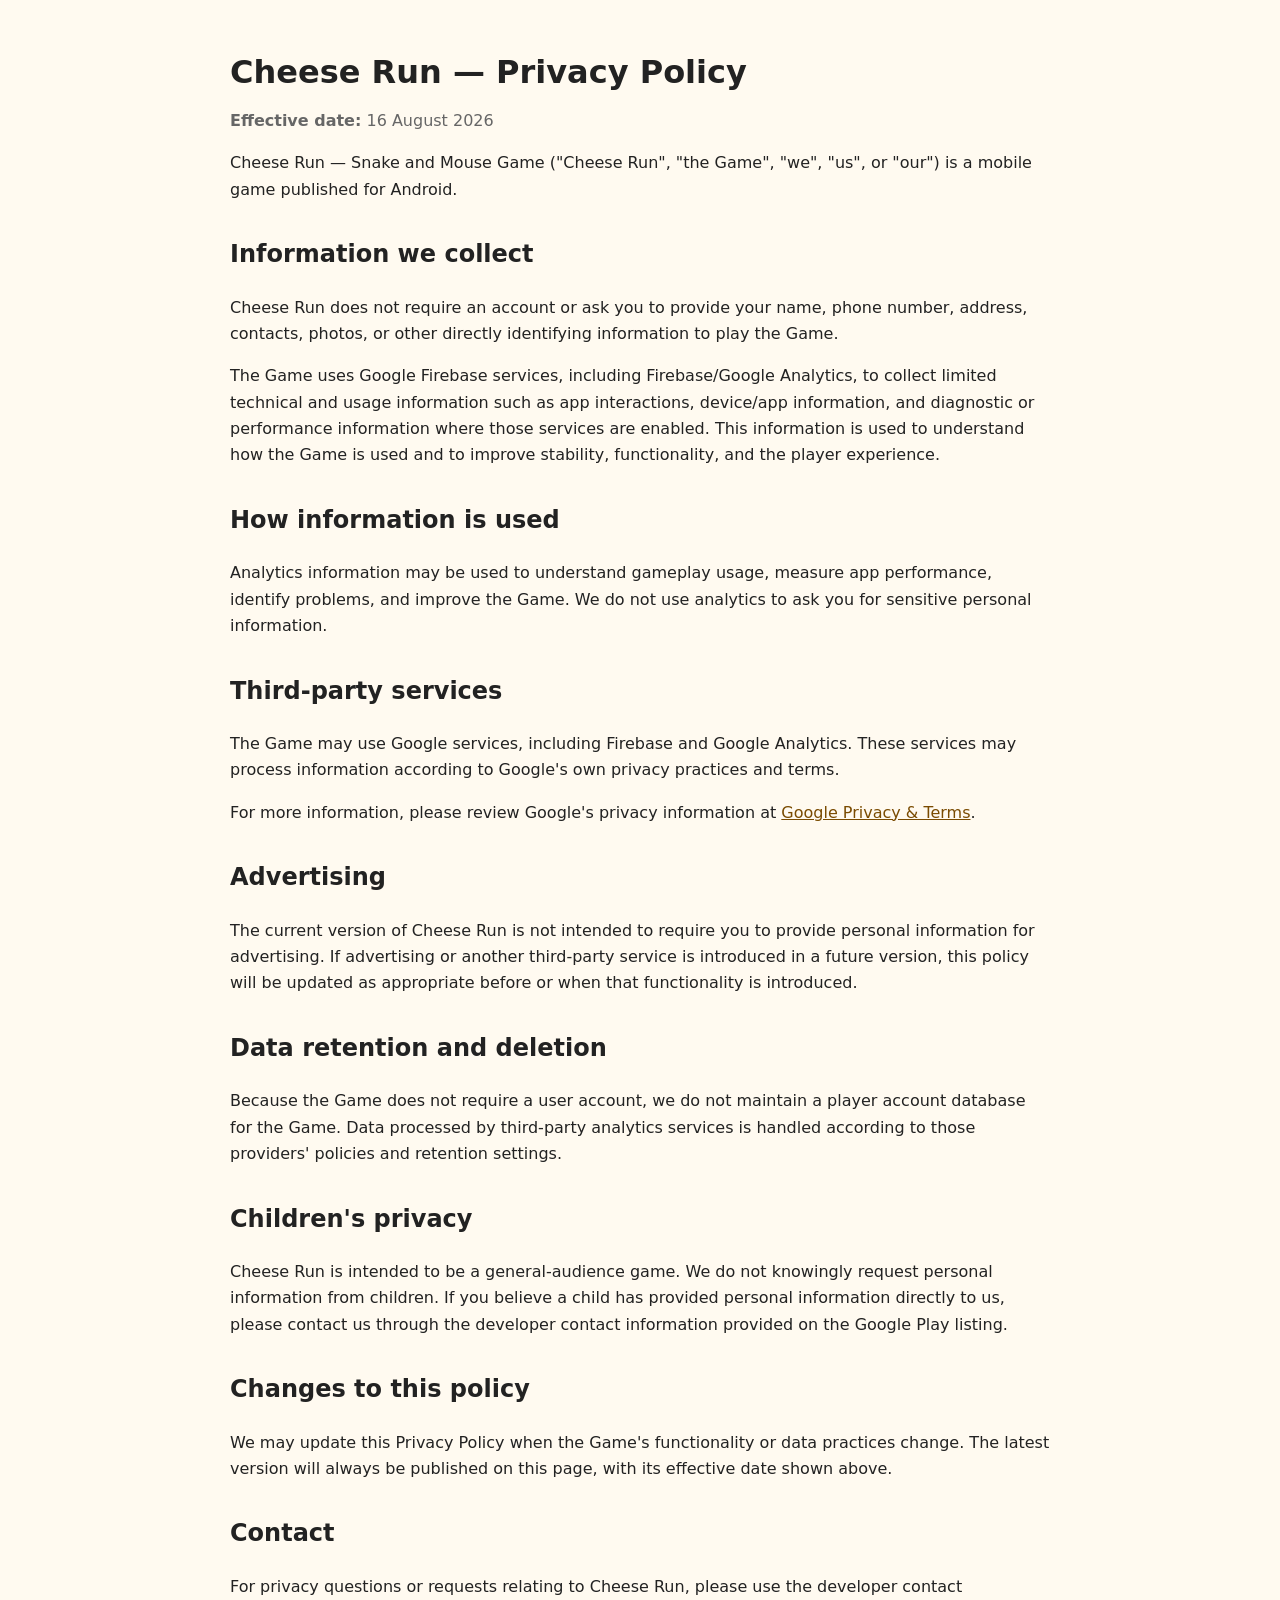
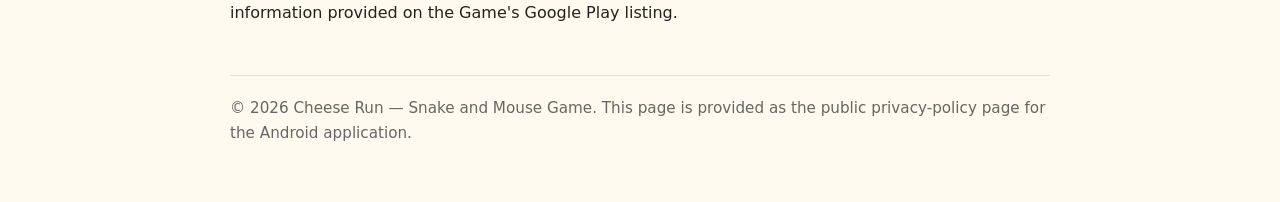
==== index.html @ ace87621 "docs: add Cheese Run privacy policy page" ====
<!doctype html>
<html lang="en">
<head>
  <meta charset="utf-8">
  <meta name="viewport" content="width=device-width, initial-scale=1">
  <title>Cheese Run — Privacy Policy</title>
  <meta name="description" content="Privacy Policy for Cheese Run — Snake and Mouse Game.">
  <style>
    :root { color-scheme: light; }
    body { margin: 0; font-family: system-ui, -apple-system, BlinkMacSystemFont, "Segoe UI", sans-serif; line-height: 1.65; color: #222; background: #fffaf0; }
    main { max-width: 820px; margin: 0 auto; padding: 32px 20px 56px; }
    h1 { line-height: 1.2; margin-bottom: 8px; }
    h2 { margin-top: 32px; }
    .updated { color: #666; }
    a { color: #7a4b00; }
    footer { margin-top: 48px; padding-top: 20px; border-top: 1px solid #ddd; color: #666; font-size: .95rem; }
  </style>
</head>
<body>
<main>
  <h1>Cheese Run — Privacy Policy</h1>
  <p class="updated"><strong>Effective date:</strong> 16 August 2026</p>

  <p>Cheese Run — Snake and Mouse Game ("Cheese Run", "the Game", "we", "us", or "our") is a mobile game published for Android.</p>

  <h2>Information we collect</h2>
  <p>Cheese Run does not require an account or ask you to provide your name, phone number, address, contacts, photos, or other directly identifying information to play the Game.</p>
  <p>The Game uses Google Firebase services, including Firebase/Google Analytics, to collect limited technical and usage information such as app interactions, device/app information, and diagnostic or performance information where those services are enabled. This information is used to understand how the Game is used and to improve stability, functionality, and the player experience.</p>

  <h2>How information is used</h2>
  <p>Analytics information may be used to understand gameplay usage, measure app performance, identify problems, and improve the Game. We do not use analytics to ask you for sensitive personal information.</p>

  <h2>Third-party services</h2>
  <p>The Game may use Google services, including Firebase and Google Analytics. These services may process information according to Google's own privacy practices and terms.</p>
  <p>For more information, please review Google's privacy information at <a href="https://policies.google.com/privacy">Google Privacy &amp; Terms</a>.</p>

  <h2>Advertising</h2>
  <p>The current version of Cheese Run is not intended to require you to provide personal information for advertising. If advertising or another third-party service is introduced in a future version, this policy will be updated as appropriate before or when that functionality is introduced.</p>

  <h2>Data retention and deletion</h2>
  <p>Because the Game does not require a user account, we do not maintain a player account database for the Game. Data processed by third-party analytics services is handled according to those providers' policies and retention settings.</p>

  <h2>Children's privacy</h2>
  <p>Cheese Run is intended to be a general-audience game. We do not knowingly request personal information from children. If you believe a child has provided personal information directly to us, please contact us through the developer contact information provided on the Google Play listing.</p>

  <h2>Changes to this policy</h2>
  <p>We may update this Privacy Policy when the Game's functionality or data practices change. The latest version will always be published on this page, with its effective date shown above.</p>

  <h2>Contact</h2>
  <p>For privacy questions or requests relating to Cheese Run, please use the developer contact information provided on the Game's Google Play listing.</p>

  <footer>© 2026 Cheese Run — Snake and Mouse Game. This page is provided as the public privacy-policy page for the Android application.</footer>
</main>
</body>
</html>
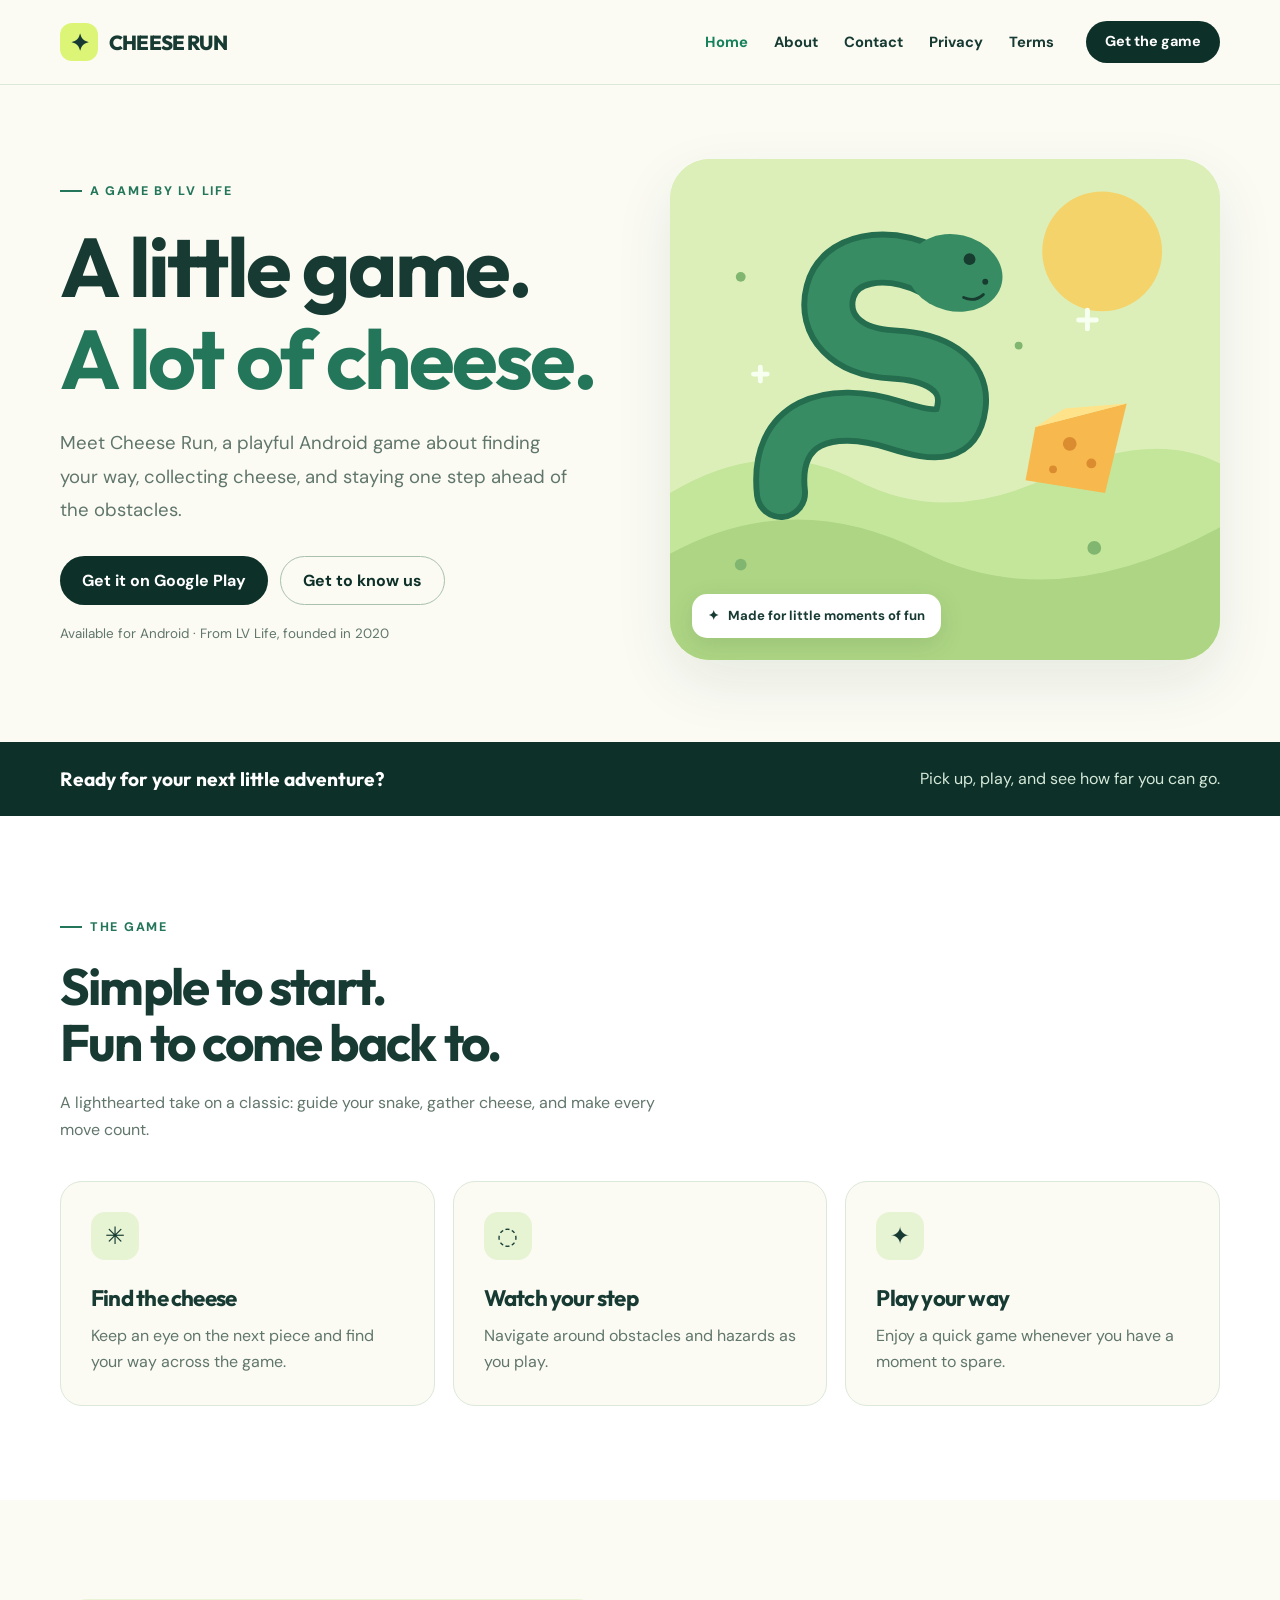
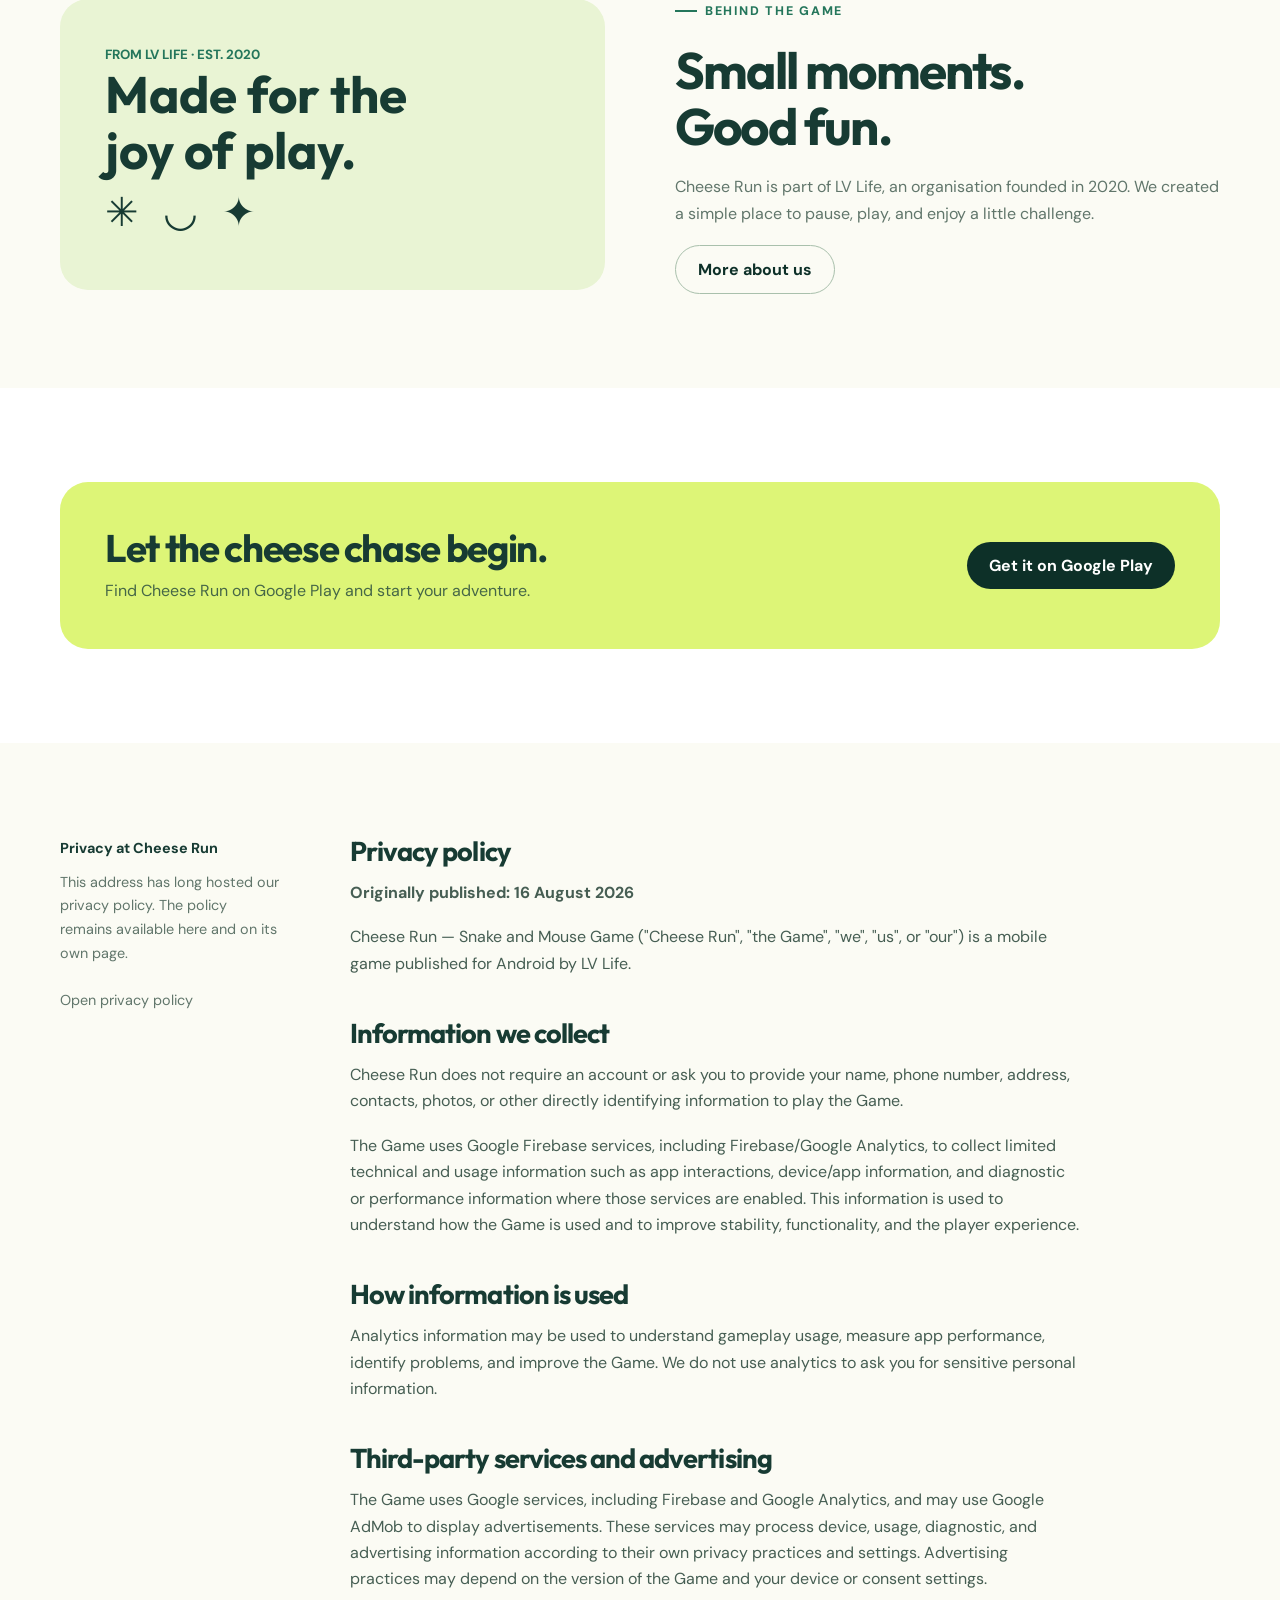
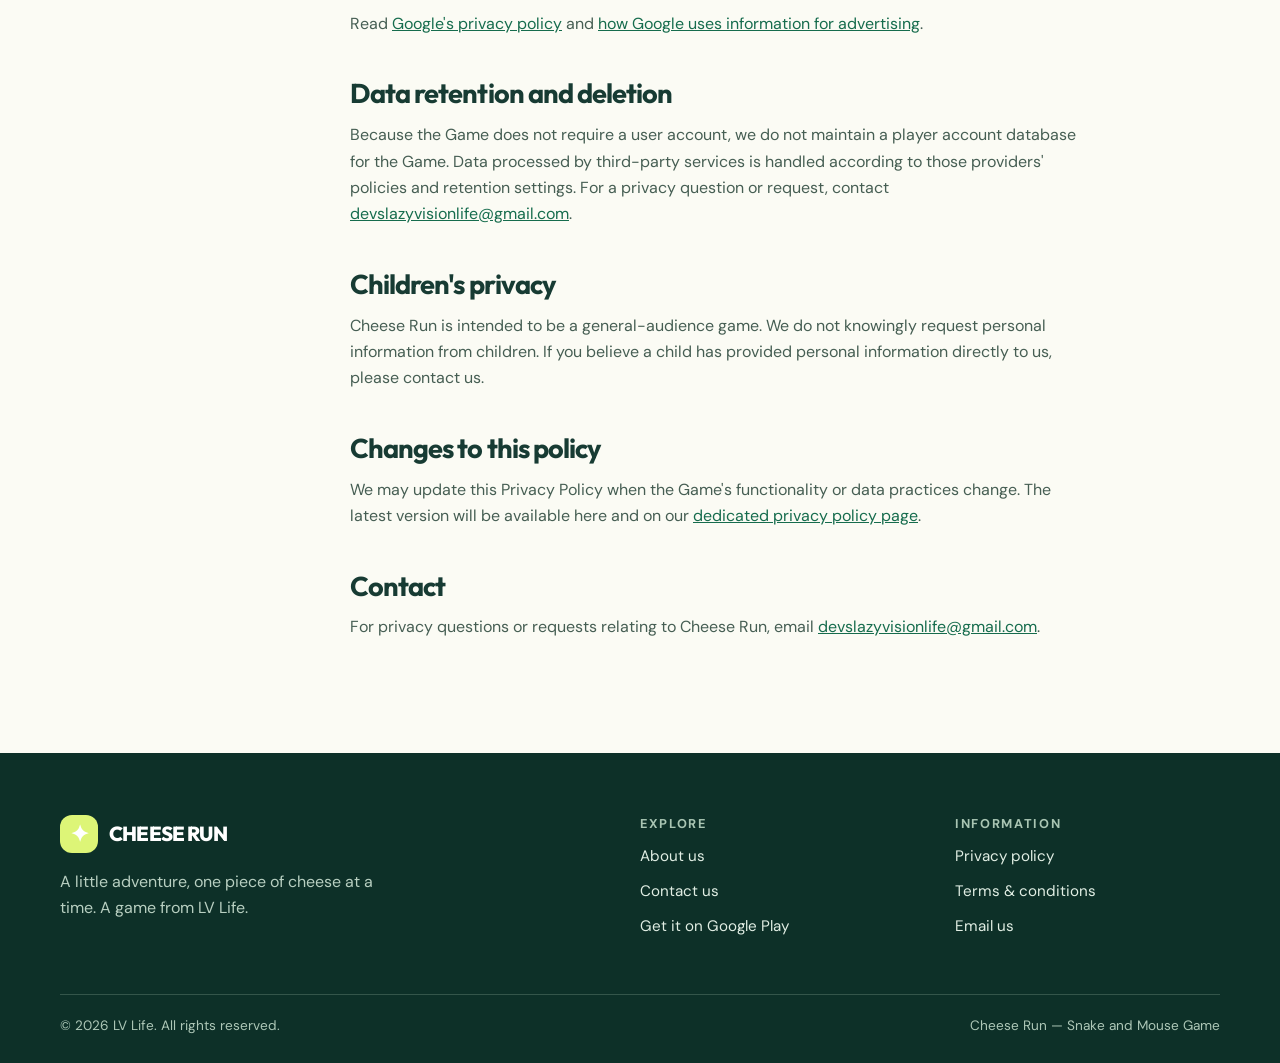
==== commit 62149765: "Redesign Cheese Run website with dedicated information pages" ====
--- a/index.html
+++ b/index.html
@@ -1,55 +1,15 @@
 <!doctype html>
-<html lang="en">
-<head>
-  <meta charset="utf-8">
-  <meta name="viewport" content="width=device-width, initial-scale=1">
-  <title>Cheese Run — Privacy Policy</title>
-  <meta name="description" content="Privacy Policy for Cheese Run — Snake and Mouse Game.">
-  <style>
-    :root { color-scheme: light; }
-    body { margin: 0; font-family: system-ui, -apple-system, BlinkMacSystemFont, "Segoe UI", sans-serif; line-height: 1.65; color: #222; background: #fffaf0; }
-    main { max-width: 820px; margin: 0 auto; padding: 32px 20px 56px; }
-    h1 { line-height: 1.2; margin-bottom: 8px; }
-    h2 { margin-top: 32px; }
-    .updated { color: #666; }
-    a { color: #7a4b00; }
-    footer { margin-top: 48px; padding-top: 20px; border-top: 1px solid #ddd; color: #666; font-size: .95rem; }
-  </style>
-</head>
-<body>
-<main>
-  <h1>Cheese Run — Privacy Policy</h1>
-  <p class="updated"><strong>Effective date:</strong> 16 August 2026</p>
-
-  <p>Cheese Run — Snake and Mouse Game ("Cheese Run", "the Game", "we", "us", or "our") is a mobile game published for Android.</p>
-
-  <h2>Information we collect</h2>
-  <p>Cheese Run does not require an account or ask you to provide your name, phone number, address, contacts, photos, or other directly identifying information to play the Game.</p>
-  <p>The Game uses Google Firebase services, including Firebase/Google Analytics, to collect limited technical and usage information such as app interactions, device/app information, and diagnostic or performance information where those services are enabled. This information is used to understand how the Game is used and to improve stability, functionality, and the player experience.</p>
-
-  <h2>How information is used</h2>
-  <p>Analytics information may be used to understand gameplay usage, measure app performance, identify problems, and improve the Game. We do not use analytics to ask you for sensitive personal information.</p>
-
-  <h2>Third-party services</h2>
-  <p>The Game may use Google services, including Firebase and Google Analytics. These services may process information according to Google's own privacy practices and terms.</p>
-  <p>For more information, please review Google's privacy information at <a href="https://policies.google.com/privacy">Google Privacy &amp; Terms</a>.</p>
-
-  <h2>Advertising</h2>
-  <p>The current version of Cheese Run is not intended to require you to provide personal information for advertising. If advertising or another third-party service is introduced in a future version, this policy will be updated as appropriate before or when that functionality is introduced.</p>
-
-  <h2>Data retention and deletion</h2>
-  <p>Because the Game does not require a user account, we do not maintain a player account database for the Game. Data processed by third-party analytics services is handled according to those providers' policies and retention settings.</p>
-
-  <h2>Children's privacy</h2>
-  <p>Cheese Run is intended to be a general-audience game. We do not knowingly request personal information from children. If you believe a child has provided personal information directly to us, please contact us through the developer contact information provided on the Google Play listing.</p>
-
-  <h2>Changes to this policy</h2>
-  <p>We may update this Privacy Policy when the Game's functionality or data practices change. The latest version will always be published on this page, with its effective date shown above.</p>
-
-  <h2>Contact</h2>
-  <p>For privacy questions or requests relating to Cheese Run, please use the developer contact information provided on the Game's Google Play listing.</p>
-
-  <footer>© 2026 Cheese Run — Snake and Mouse Game. This page is provided as the public privacy-policy page for the Android application.</footer>
-</main>
-</body>
-</html>
+<html lang="en"><head><meta charset="utf-8"><meta name="viewport" content="width=device-width, initial-scale=1"><title>A little game. A lot of cheese. | Cheese Run</title><meta name="description" content="Discover Cheese Run, a playful Android game by LV Life."><meta name="theme-color" content="#0d3028"><link rel="stylesheet" href="styles.css"><script>document.documentElement.classList.add('js')</script><script src="site.js" defer></script></head>
+<body><a class="skip" href="#main">Skip to content</a><header class="site-header"><div class="wrap header-inner"><a class="brand" href="index.html"><span class="brand-mark" aria-hidden="true">✦</span> CHEESE RUN</a><button class="menu-toggle" type="button" aria-controls="main-nav" aria-expanded="false">Menu</button><nav class="nav" id="main-nav" aria-label="Main navigation"><a href="index.html" aria-current="page">Home</a><a href="about.html">About</a><a href="contact.html">Contact</a><a href="privacy.html">Privacy</a><a href="terms.html">Terms</a></nav><a class="button small" href="https://play.google.com/store/apps/details?id=com.cheeserun.snakeandmouse">Get the game</a></div></header><main id="main"><section class="hero"><div class="wrap hero-grid"><div><span class="eyebrow">A game by LV Life</span><h1>A little game.<br><em>A lot of cheese.</em></h1><p class="lead">Meet Cheese Run, a playful Android game about finding your way, collecting cheese, and staying one step ahead of the obstacles.</p><div class="actions"><a class="button" href="https://play.google.com/store/apps/details?id=com.cheeserun.snakeandmouse">Get it on Google Play</a><a class="button outline" href="about.html">Get to know us</a></div><p class="micro">Available for Android · From LV Life, founded in 2020</p></div><div class="art" role="img" aria-label="Illustration of a winding green snake collecting a piece of cheese"><svg viewBox="0 0 560 510" xmlns="http://www.w3.org/2000/svg"><rect width="560" height="510" fill="#dcefb8"/><circle cx="440" cy="94" r="61" fill="#f5d36b"/><path d="M0 340 Q100 280 190 327 T385 324 T560 310 V510 H0Z" fill="#c4e69a"/><path d="M0 402 Q125 333 258 400 T560 375 V510 H0Z" fill="#add584"/><path d="M113 340c-8-72 48-91 117-69 44 14 63 12 67-20 4-33-28-50-70-52-48-2-73-30-64-64 9-35 56-43 101-22" fill="none" stroke="#246d4e" stroke-width="55" stroke-linecap="round"/><path d="M113 340c-8-72 48-91 117-69 44 14 63 12 67-20 4-33-28-50-70-52-48-2-73-30-64-64 9-35 56-43 101-22" fill="none" stroke="#388c63" stroke-width="43" stroke-linecap="round"/><ellipse cx="290" cy="116" rx="49" ry="39" fill="#388c63" transform="rotate(13 290 116)"/><circle cx="305" cy="102" r="6" fill="#163d30"/><circle cx="321" cy="125" r="3" fill="#163d30"/><path d="M319 138q-9 8-20 3" fill="none" stroke="#163d30" stroke-width="3" stroke-linecap="round"/><path d="M372 273l93-24-22 91-81-13z" fill="#f7b94d"/><path d="M372 273l30-19 63-5-93 24z" fill="#ffe38a"/><circle cx="407" cy="290" r="7" fill="#dc8c30"/><circle cx="429" cy="310" r="5" fill="#dc8c30"/><circle cx="390" cy="316" r="4" fill="#dc8c30"/><g fill="#80b66f"><circle cx="72" cy="120" r="5"/><circle cx="432" cy="396" r="7"/><circle cx="355" cy="190" r="4"/><circle cx="72" cy="413" r="6"/></g><g stroke="#f7fff0" stroke-width="5" stroke-linecap="round"><path d="M425 154v19m-9-9h18"/><path d="M92 212v14m-7-7h14"/></g></svg><div class="art-label">✦ &nbsp; Made for little moments of fun</div></div></div></section>
+<div class="band"><div class="wrap band-inner"><strong>Ready for your next little adventure?</strong><p>Pick up, play, and see how far you can go.</p></div></div>
+<section class="section white"><div class="wrap"><div class="section-head"><span class="eyebrow">The game</span><h2>Simple to start.<br>Fun to come back to.</h2><p>A lighthearted take on a classic: guide your snake, gather cheese, and make every move count.</p></div><div class="cards"><article class="card"><div class="icon" aria-hidden="true">✳</div><h3>Find the cheese</h3><p>Keep an eye on the next piece and find your way across the game.</p></article><article class="card"><div class="icon" aria-hidden="true">◌</div><h3>Watch your step</h3><p>Navigate around obstacles and hazards as you play.</p></article><article class="card"><div class="icon" aria-hidden="true">✦</div><h3>Play your way</h3><p>Enjoy a quick game whenever you have a moment to spare.</p></article></div></div></section>
+<section class="section"><div class="wrap split"><div class="note-art"><small>FROM LV LIFE · EST. 2020</small><strong>Made for the joy of play.</strong><span aria-hidden="true" style="font-size:2.5rem">✳ &nbsp; ◡ &nbsp; ✦</span></div><div class="split-copy"><span class="eyebrow">Behind the game</span><h2>Small moments.<br>Good fun.</h2><p>Cheese Run is part of LV Life, an organisation founded in 2020. We created a simple place to pause, play, and enjoy a little challenge.</p><a class="button outline" href="about.html">More about us</a></div></div></section>
+<section class="section white"><div class="wrap"><div class="cta"><div><h2>Let the cheese chase begin.</h2><p>Find Cheese Run on Google Play and start your adventure.</p></div><a class="button" href="https://play.google.com/store/apps/details?id=com.cheeserun.snakeandmouse">Get it on Google Play</a></div></div></section>
+<section class="section" id="privacy-policy"><div class="wrap prose-layout"><aside class="aside"><strong>Privacy at Cheese Run</strong><p>This address has long hosted our privacy policy. The policy remains available here and on its own page.</p><a href="privacy.html">Open privacy policy</a></aside><article class="prose"><h2 id="privacy-intro">Privacy policy</h2><p><strong>Originally published: 16 August 2026</strong></p><p>Cheese Run — Snake and Mouse Game ("Cheese Run", "the Game", "we", "us", or "our") is a mobile game published for Android by LV Life.</p>
+<h2 id="information">Information we collect</h2><p>Cheese Run does not require an account or ask you to provide your name, phone number, address, contacts, photos, or other directly identifying information to play the Game.</p><p>The Game uses Google Firebase services, including Firebase/Google Analytics, to collect limited technical and usage information such as app interactions, device/app information, and diagnostic or performance information where those services are enabled. This information is used to understand how the Game is used and to improve stability, functionality, and the player experience.</p>
+<h2 id="use">How information is used</h2><p>Analytics information may be used to understand gameplay usage, measure app performance, identify problems, and improve the Game. We do not use analytics to ask you for sensitive personal information.</p>
+<h2 id="services">Third-party services and advertising</h2><p>The Game uses Google services, including Firebase and Google Analytics, and may use Google AdMob to display advertisements. These services may process device, usage, diagnostic, and advertising information according to their own privacy practices and settings. Advertising practices may depend on the version of the Game and your device or consent settings.</p><p>Read <a href="https://policies.google.com/privacy">Google's privacy policy</a> and <a href="https://policies.google.com/technologies/ads">how Google uses information for advertising</a>.</p>
+<h2 id="retention">Data retention and deletion</h2><p>Because the Game does not require a user account, we do not maintain a player account database for the Game. Data processed by third-party services is handled according to those providers' policies and retention settings. For a privacy question or request, contact <a href="mailto:devslazyvisionlife@gmail.com">devslazyvisionlife@gmail.com</a>.</p>
+<h2 id="children">Children's privacy</h2><p>Cheese Run is intended to be a general-audience game. We do not knowingly request personal information from children. If you believe a child has provided personal information directly to us, please contact us.</p>
+<h2 id="changes">Changes to this policy</h2><p>We may update this Privacy Policy when the Game's functionality or data practices change. The latest version will be available here and on our <a href="privacy.html">dedicated privacy policy page</a>.</p>
+<h2 id="privacy-contact">Contact</h2><p>For privacy questions or requests relating to Cheese Run, email <a href="mailto:devslazyvisionlife@gmail.com">devslazyvisionlife@gmail.com</a>.</p></article></div></section></main><footer class="footer"><div class="wrap"><div class="footer-grid"><div><a class="brand" href="index.html"><span class="brand-mark" aria-hidden="true">✦</span> CHEESE RUN</a><p>A little adventure, one piece of cheese at a time. A game from LV Life.</p></div><div class="footer-links"><h3>Explore</h3><a href="about.html">About us</a><a href="contact.html">Contact us</a><a href="https://play.google.com/store/apps/details?id=com.cheeserun.snakeandmouse">Get it on Google Play</a></div><div class="footer-links"><h3>Information</h3><a href="privacy.html">Privacy policy</a><a href="terms.html">Terms &amp; conditions</a><a href="mailto:devslazyvisionlife@gmail.com">Email us</a></div></div><div class="footer-bottom"><span>© 2026 LV Life. All rights reserved.</span><span>Cheese Run — Snake and Mouse Game</span></div></div></footer></body></html>
--- a/styles.css
+++ b/styles.css
@@ -0,0 +1,6 @@
+@import url('https://fonts.googleapis.com/css2?family=DM+Sans:wght@400;500;600;700&family=Outfit:wght@500;600;700;800&display=swap');
+:root{--ink:#173b33;--deep:#0d3028;--green:#24765b;--lime:#ddf577;--cream:#fbfbf4;--muted:#61766b;--line:#dce8d9;--orange:#f5ad45;--white:#fff;--shadow:0 22px 60px rgba(22,61,45,.09)}
+*{box-sizing:border-box}html{scroll-behavior:smooth}body{margin:0;color:var(--ink);background:var(--cream);font:16px/1.65 'DM Sans',sans-serif}a{color:inherit}img,svg{max-width:100%;display:block}h1,h2,h3{font-family:Outfit,sans-serif;line-height:1.1;letter-spacing:-.035em}h1{font-size:clamp(3rem,6.5vw,5.8rem);margin:0}h2{font-size:clamp(2.2rem,4vw,3.5rem);margin:0 0 20px}h3{font-size:1.4rem;margin:0 0 12px}p{margin:0 0 18px}.wrap{width:min(1160px,calc(100% - 48px));margin:auto}.skip{position:absolute;left:-9999px}.skip:focus{left:20px;top:10px;z-index:10;background:#fff;padding:10px}.site-header{background:var(--cream);border-bottom:1px solid var(--line)}.header-inner{min-height:84px;display:flex;align-items:center;gap:32px}.brand{display:flex;align-items:center;gap:11px;text-decoration:none;font:800 1.27rem Outfit,sans-serif;white-space:nowrap;letter-spacing:-.04em}.brand-mark{display:grid;place-items:center;width:38px;height:38px;background:var(--lime);border-radius:12px;font-size:23px}.nav{display:flex;align-items:center;gap:26px;margin-left:auto}.nav a{text-decoration:none;font-size:.92rem;font-weight:700}.nav a:hover,.nav a[aria-current=page]{color:#16825c}.button{display:inline-flex;justify-content:center;align-items:center;gap:9px;border:0;border-radius:999px;background:var(--deep);color:white;text-decoration:none;padding:14px 22px;font-weight:700;line-height:1.2}.button:hover{background:#24674e}.button.light{background:var(--lime);color:var(--deep)}.button.outline{background:transparent;color:var(--deep);border:1px solid #a9c0ac}.button.small{padding:12px 19px;font-size:.9rem}.menu-toggle{display:none}.hero{padding:74px 0 82px;overflow:hidden}.hero-grid{display:grid;grid-template-columns:1fr 1fr;gap:60px;align-items:center}.eyebrow{display:inline-flex;align-items:center;gap:8px;font-size:.78rem;text-transform:uppercase;letter-spacing:.14em;font-weight:800;color:var(--green);margin-bottom:20px}.eyebrow:before{content:'';width:22px;height:2px;background:var(--green)}.hero h1 em{font-style:normal;color:var(--green)}.lead{font-size:1.16rem;line-height:1.8;color:var(--muted);max-width:520px;margin:23px 0 28px}.actions{display:flex;flex-wrap:wrap;gap:12px}.micro{font-size:.84rem;color:var(--muted);margin:18px 0 0}.art{position:relative;border-radius:40px;overflow:hidden;background:#dcefb8;box-shadow:var(--shadow)}.art svg{width:100%}.art-label{position:absolute;bottom:22px;left:22px;background:white;border-radius:15px;padding:11px 16px;box-shadow:0 7px 24px #31502a21;font-size:.82rem;font-weight:700}.band{background:var(--deep);color:white}.band-inner{display:flex;justify-content:space-between;align-items:center;gap:24px;padding:24px 0}.band-inner p{margin:0;color:#d5e9da}.band strong{font:700 1.2rem Outfit,sans-serif}.section{padding:94px 0}.section.white{background:white}.section-head{max-width:620px}.section-head p{color:var(--muted)}.cards{display:grid;grid-template-columns:repeat(3,1fr);gap:18px;margin-top:38px}.card{padding:30px;border:1px solid var(--line);border-radius:22px;background:var(--cream)}.card p{color:var(--muted);margin:0}.icon{width:48px;height:48px;display:grid;place-items:center;background:#e7f4d4;border-radius:14px;margin-bottom:26px;font-size:1.5rem}.split{display:grid;grid-template-columns:1fr 1fr;gap:70px;align-items:center}.split-copy p{color:var(--muted)}.note-art{background:#e9f4d4;border-radius:28px;padding:45px;min-height:280px;display:flex;flex-direction:column;justify-content:space-between}.note-art strong{font:700 clamp(2rem,4vw,3.2rem)/1.1 Outfit,sans-serif;max-width:350px}.note-art small{font-weight:700;color:var(--green)}.cta{background:var(--lime);border-radius:28px;padding:45px;display:flex;align-items:center;justify-content:space-between;gap:30px}.cta h2{font-size:clamp(2rem,3vw,2.8rem);margin:0 0 8px}.cta p{margin:0;color:#466747}.page-hero{padding:70px 0 58px;background:#edf6df;border-bottom:1px solid var(--line)}.page-hero h1{font-size:clamp(3rem,5vw,4.7rem)}.page-hero p{margin:18px 0 0;max-width:660px;color:var(--muted);font-size:1.12rem}.prose-layout{display:grid;grid-template-columns:220px minmax(0,730px);gap:70px;align-items:start}.aside{position:sticky;top:25px;font-size:.9rem;color:var(--muted)}.aside strong{display:block;color:var(--ink);margin-bottom:10px}.aside a{display:block;text-decoration:none;padding:5px 0}.aside a:hover{text-decoration:underline}.prose h2{font-size:1.7rem;margin:42px 0 13px}.prose h2:first-child{margin-top:0}.prose p,.prose li{color:#465e53}.prose a{color:#166c4d}.prose ul{padding-left:22px}.callout{padding:22px 24px;background:#eff7e4;border-left:4px solid #77a454;border-radius:0 14px 14px 0;margin:28px 0}.contact-card{padding:32px;background:white;border:1px solid var(--line);border-radius:22px;box-shadow:var(--shadow)}.contact-card a{overflow-wrap:anywhere;color:var(--green);font-weight:700}.footer{background:var(--deep);color:white;padding:62px 0 25px}.footer-grid{display:grid;grid-template-columns:2fr 1fr 1fr;gap:50px}.footer p{color:#b8cfc1;max-width:350px;margin-top:16px}.footer h3{font:700 .8rem 'DM Sans',sans-serif;letter-spacing:.13em;text-transform:uppercase;color:#a9c5b3}.footer-links a{display:block;color:#e1eee4;text-decoration:none;margin:10px 0;font-size:.95rem}.footer-links a:hover{text-decoration:underline}.footer-bottom{border-top:1px solid #34554a;margin-top:45px;padding-top:20px;color:#adc7b7;font-size:.85rem;display:flex;justify-content:space-between;gap:20px}a:focus-visible,button:focus-visible{outline:3px solid #dd8d23;outline-offset:4px}
+@media(max-width:850px){.header-inner{flex-wrap:wrap;padding:18px 0}.menu-toggle{display:block;margin-left:auto;background:none;border:1px solid var(--line);border-radius:8px;padding:8px 12px;color:var(--ink);font:700 1rem 'DM Sans',sans-serif}.nav{display:none;order:3;width:100%;margin:0;align-items:stretch;flex-direction:column;gap:0}.nav.open{display:flex}.nav a{padding:10px 0}.header-inner>.button{display:none}.hero-grid,.split{grid-template-columns:1fr;gap:35px}.hero{padding:55px 0}.art{max-width:600px}.cards{grid-template-columns:1fr}.prose-layout{grid-template-columns:1fr;gap:30px}.aside{position:static;border-bottom:1px solid var(--line);padding-bottom:20px}.aside a{display:inline-block;margin-right:18px}.section{padding:65px 0}.footer-grid{grid-template-columns:1fr 1fr}.footer-grid>div:first-child{grid-column:1/-1}.cta{align-items:flex-start;flex-direction:column}.band-inner{align-items:flex-start;flex-direction:column;gap:5px}}
+@media(max-width:500px){.wrap{width:min(100% - 32px,1160px)}.footer-grid{grid-template-columns:1fr}.footer-grid>div:first-child{grid-column:auto}.footer-bottom{flex-direction:column}.cta,.note-art{padding:30px}.page-hero{padding:52px 0}}
+@media(max-width:850px){html:not(.js) .menu-toggle{display:none}html:not(.js) .nav{display:flex}}
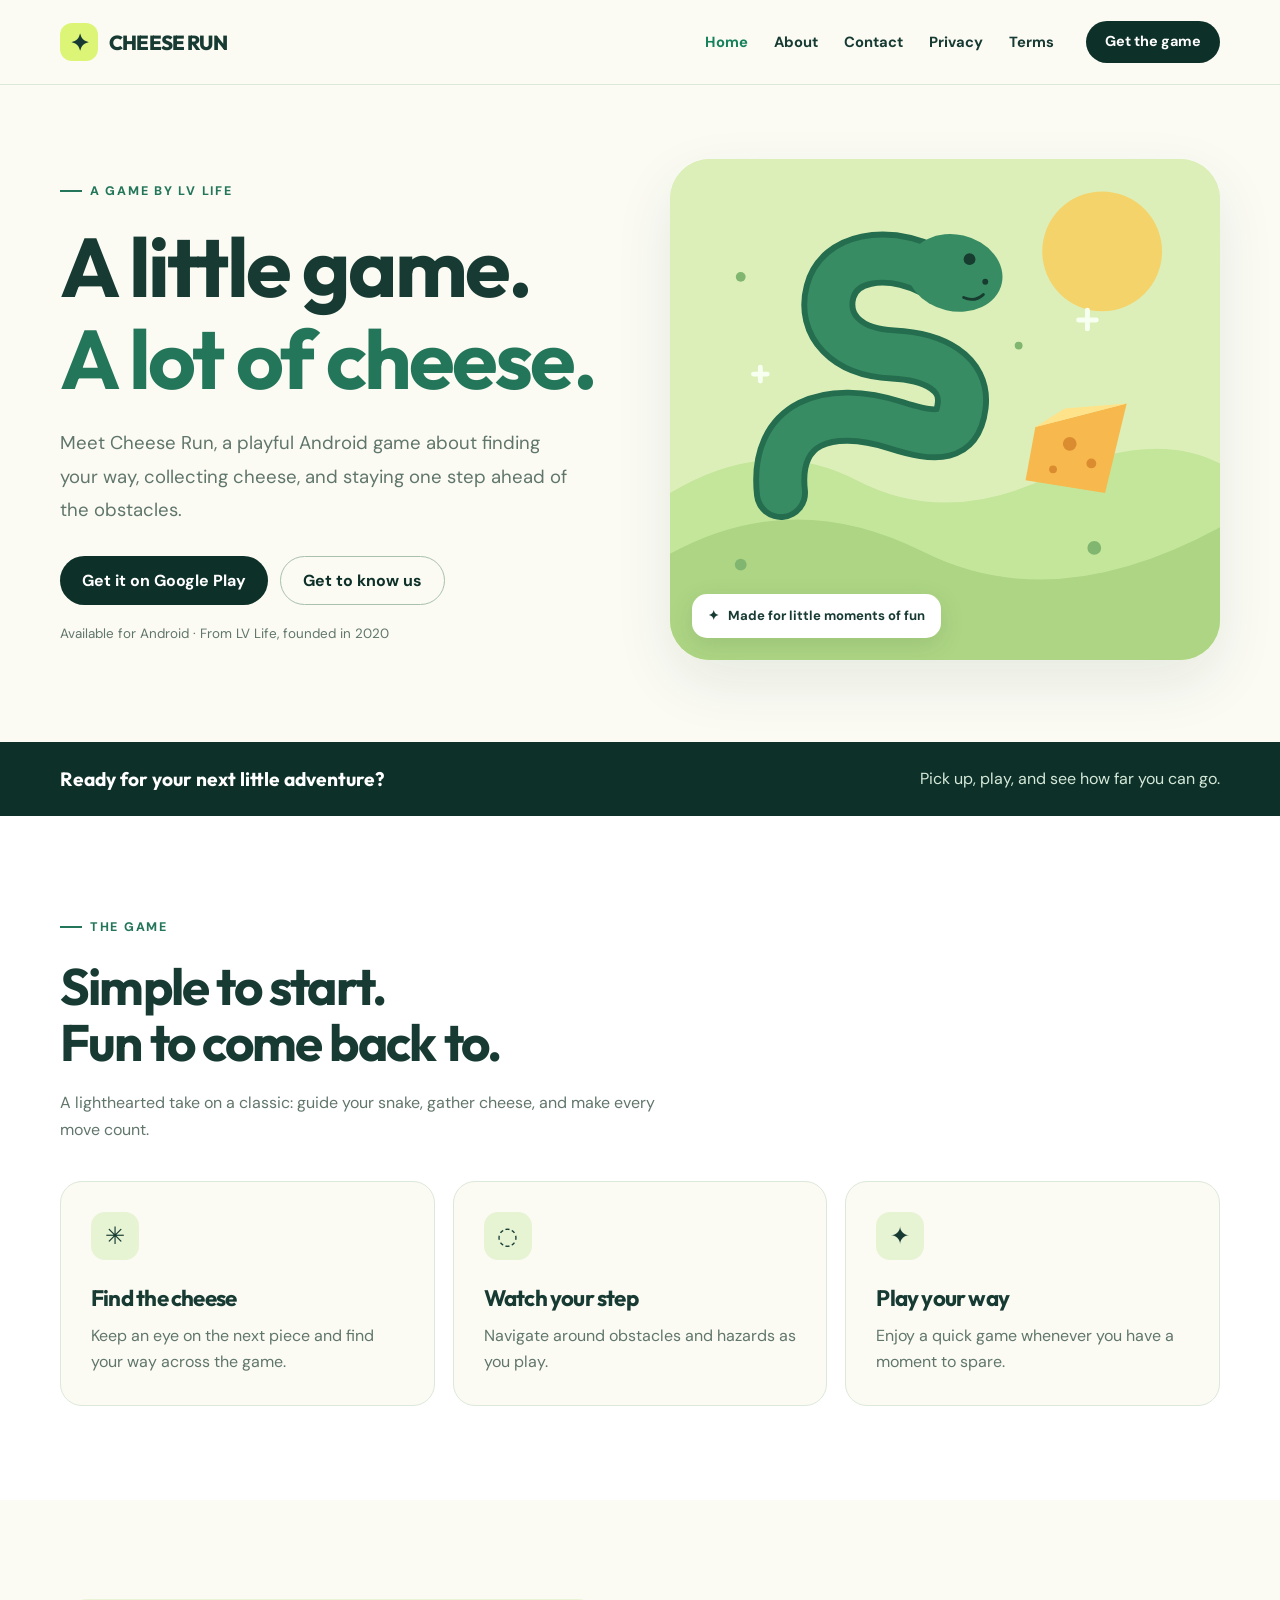
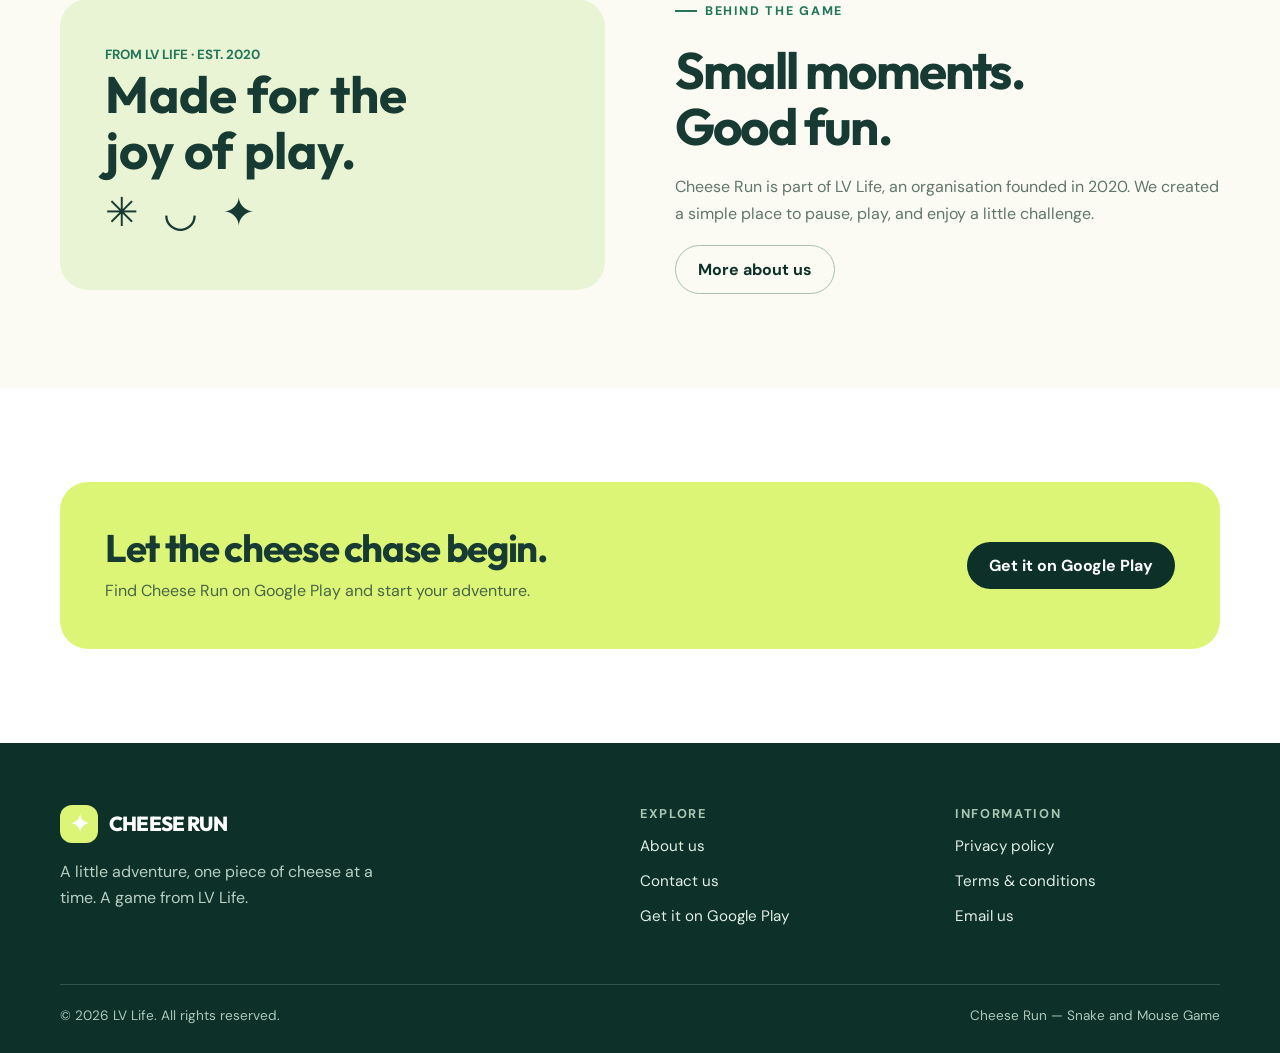
==== commit 9ad21a34: "Keep privacy policy on its dedicated page" ====
--- a/index.html
+++ b/index.html
@@ -5,11 +5,4 @@
 <section class="section white"><div class="wrap"><div class="section-head"><span class="eyebrow">The game</span><h2>Simple to start.<br>Fun to come back to.</h2><p>A lighthearted take on a classic: guide your snake, gather cheese, and make every move count.</p></div><div class="cards"><article class="card"><div class="icon" aria-hidden="true">✳</div><h3>Find the cheese</h3><p>Keep an eye on the next piece and find your way across the game.</p></article><article class="card"><div class="icon" aria-hidden="true">◌</div><h3>Watch your step</h3><p>Navigate around obstacles and hazards as you play.</p></article><article class="card"><div class="icon" aria-hidden="true">✦</div><h3>Play your way</h3><p>Enjoy a quick game whenever you have a moment to spare.</p></article></div></div></section>
 <section class="section"><div class="wrap split"><div class="note-art"><small>FROM LV LIFE · EST. 2020</small><strong>Made for the joy of play.</strong><span aria-hidden="true" style="font-size:2.5rem">✳ &nbsp; ◡ &nbsp; ✦</span></div><div class="split-copy"><span class="eyebrow">Behind the game</span><h2>Small moments.<br>Good fun.</h2><p>Cheese Run is part of LV Life, an organisation founded in 2020. We created a simple place to pause, play, and enjoy a little challenge.</p><a class="button outline" href="about.html">More about us</a></div></div></section>
 <section class="section white"><div class="wrap"><div class="cta"><div><h2>Let the cheese chase begin.</h2><p>Find Cheese Run on Google Play and start your adventure.</p></div><a class="button" href="https://play.google.com/store/apps/details?id=com.cheeserun.snakeandmouse">Get it on Google Play</a></div></div></section>
-<section class="section" id="privacy-policy"><div class="wrap prose-layout"><aside class="aside"><strong>Privacy at Cheese Run</strong><p>This address has long hosted our privacy policy. The policy remains available here and on its own page.</p><a href="privacy.html">Open privacy policy</a></aside><article class="prose"><h2 id="privacy-intro">Privacy policy</h2><p><strong>Originally published: 16 August 2026</strong></p><p>Cheese Run — Snake and Mouse Game ("Cheese Run", "the Game", "we", "us", or "our") is a mobile game published for Android by LV Life.</p>
-<h2 id="information">Information we collect</h2><p>Cheese Run does not require an account or ask you to provide your name, phone number, address, contacts, photos, or other directly identifying information to play the Game.</p><p>The Game uses Google Firebase services, including Firebase/Google Analytics, to collect limited technical and usage information such as app interactions, device/app information, and diagnostic or performance information where those services are enabled. This information is used to understand how the Game is used and to improve stability, functionality, and the player experience.</p>
-<h2 id="use">How information is used</h2><p>Analytics information may be used to understand gameplay usage, measure app performance, identify problems, and improve the Game. We do not use analytics to ask you for sensitive personal information.</p>
-<h2 id="services">Third-party services and advertising</h2><p>The Game uses Google services, including Firebase and Google Analytics, and may use Google AdMob to display advertisements. These services may process device, usage, diagnostic, and advertising information according to their own privacy practices and settings. Advertising practices may depend on the version of the Game and your device or consent settings.</p><p>Read <a href="https://policies.google.com/privacy">Google's privacy policy</a> and <a href="https://policies.google.com/technologies/ads">how Google uses information for advertising</a>.</p>
-<h2 id="retention">Data retention and deletion</h2><p>Because the Game does not require a user account, we do not maintain a player account database for the Game. Data processed by third-party services is handled according to those providers' policies and retention settings. For a privacy question or request, contact <a href="mailto:devslazyvisionlife@gmail.com">devslazyvisionlife@gmail.com</a>.</p>
-<h2 id="children">Children's privacy</h2><p>Cheese Run is intended to be a general-audience game. We do not knowingly request personal information from children. If you believe a child has provided personal information directly to us, please contact us.</p>
-<h2 id="changes">Changes to this policy</h2><p>We may update this Privacy Policy when the Game's functionality or data practices change. The latest version will be available here and on our <a href="privacy.html">dedicated privacy policy page</a>.</p>
-<h2 id="privacy-contact">Contact</h2><p>For privacy questions or requests relating to Cheese Run, email <a href="mailto:devslazyvisionlife@gmail.com">devslazyvisionlife@gmail.com</a>.</p></article></div></section></main><footer class="footer"><div class="wrap"><div class="footer-grid"><div><a class="brand" href="index.html"><span class="brand-mark" aria-hidden="true">✦</span> CHEESE RUN</a><p>A little adventure, one piece of cheese at a time. A game from LV Life.</p></div><div class="footer-links"><h3>Explore</h3><a href="about.html">About us</a><a href="contact.html">Contact us</a><a href="https://play.google.com/store/apps/details?id=com.cheeserun.snakeandmouse">Get it on Google Play</a></div><div class="footer-links"><h3>Information</h3><a href="privacy.html">Privacy policy</a><a href="terms.html">Terms &amp; conditions</a><a href="mailto:devslazyvisionlife@gmail.com">Email us</a></div></div><div class="footer-bottom"><span>© 2026 LV Life. All rights reserved.</span><span>Cheese Run — Snake and Mouse Game</span></div></div></footer></body></html>
+</main><footer class="footer"><div class="wrap"><div class="footer-grid"><div><a class="brand" href="index.html"><span class="brand-mark" aria-hidden="true">✦</span> CHEESE RUN</a><p>A little adventure, one piece of cheese at a time. A game from LV Life.</p></div><div class="footer-links"><h3>Explore</h3><a href="about.html">About us</a><a href="contact.html">Contact us</a><a href="https://play.google.com/store/apps/details?id=com.cheeserun.snakeandmouse">Get it on Google Play</a></div><div class="footer-links"><h3>Information</h3><a href="privacy.html" id="privacy-policy">Privacy policy</a><a href="terms.html">Terms &amp; conditions</a><a href="mailto:devslazyvisionlife@gmail.com">Email us</a></div></div><div class="footer-bottom"><span>© 2026 LV Life. All rights reserved.</span><span>Cheese Run — Snake and Mouse Game</span></div></div></footer></body></html>
--- a/styles.css
+++ b/styles.css
@@ -4,3 +4,10 @@
 @media(max-width:850px){.header-inner{flex-wrap:wrap;padding:18px 0}.menu-toggle{display:block;margin-left:auto;background:none;border:1px solid var(--line);border-radius:8px;padding:8px 12px;color:var(--ink);font:700 1rem 'DM Sans',sans-serif}.nav{display:none;order:3;width:100%;margin:0;align-items:stretch;flex-direction:column;gap:0}.nav.open{display:flex}.nav a{padding:10px 0}.header-inner>.button{display:none}.hero-grid,.split{grid-template-columns:1fr;gap:35px}.hero{padding:55px 0}.art{max-width:600px}.cards{grid-template-columns:1fr}.prose-layout{grid-template-columns:1fr;gap:30px}.aside{position:static;border-bottom:1px solid var(--line);padding-bottom:20px}.aside a{display:inline-block;margin-right:18px}.section{padding:65px 0}.footer-grid{grid-template-columns:1fr 1fr}.footer-grid>div:first-child{grid-column:1/-1}.cta{align-items:flex-start;flex-direction:column}.band-inner{align-items:flex-start;flex-direction:column;gap:5px}}
 @media(max-width:500px){.wrap{width:min(100% - 32px,1160px)}.footer-grid{grid-template-columns:1fr}.footer-grid>div:first-child{grid-column:auto}.footer-bottom{flex-direction:column}.cta,.note-art{padding:30px}.page-hero{padding:52px 0}}
 @media(max-width:850px){html:not(.js) .menu-toggle{display:none}html:not(.js) .nav{display:flex}}
+
+/* Keep the existing border radii as the fallback for older browsers. */
+@supports (corner-shape: squircle) {
+  :where(.brand-mark, .button, .menu-toggle, .art, .art-label, .card, .icon, .note-art, .cta, .callout, .contact-card) {
+    corner-shape: squircle;
+  }
+}
